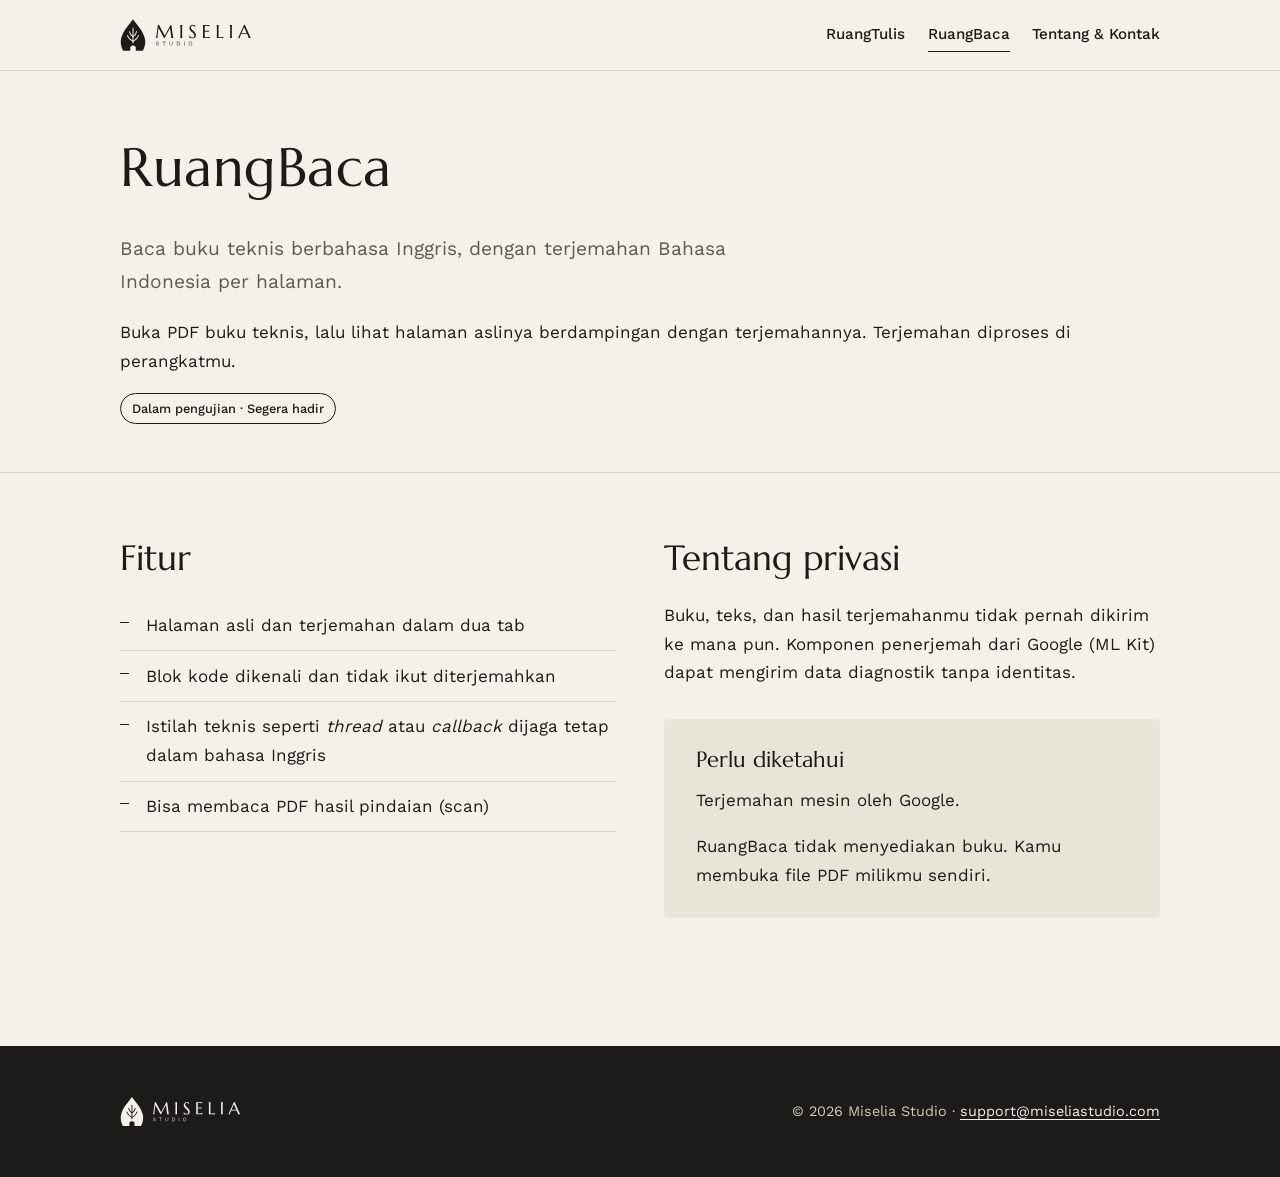
==== ruangbaca/index.html @ 18ff838f "Website Miselia Studio (awal) Co-Authored-By: Claude Opus 5.5 <noreply@anthropic.com> Claude-Session" ====
<!DOCTYPE html>
<html lang="id">
<head>
<meta charset="utf-8">
<meta name="viewport" content="width=device-width, initial-scale=1">
<title>RuangBaca · Miselia Studio</title>
<meta name="description" content="Baca buku teknis berbahasa Inggris dengan terjemahan Bahasa Indonesia per halaman, diproses di perangkatmu.">
<meta property="og:title" content="RuangBaca · Miselia Studio">
<meta property="og:description" content="Baca buku teknis berbahasa Inggris dengan terjemahan Bahasa Indonesia per halaman, diproses di perangkatmu.">
<meta name="theme-color" content="#F4F1EA">
<link rel="icon" type="image/svg+xml" href="../assets/logo/miselia-simbol-kecil-hitam.svg">
<link rel="icon" type="image/png" href="../assets/logo/miselia-simbol-kecil-hitam.png">
<link rel="preload" href="../assets/font/marcellus-latin-400-normal.woff2" as="font" type="font/woff2" crossorigin>
<link rel="stylesheet" href="../assets/gaya.css">
</head>
<body>
<header class="kepala"><div class="wadah">
<a class="logo" href="../" aria-label="Miselia Studio, beranda"><img src="../assets/logo/miselia-logo-horizontal-hitam.svg" alt="Miselia Studio" width="168" height="48"></a>
<nav class="nav" aria-label="Utama"><a href="../ruangtulis/">RuangTulis</a><a href="../ruangbaca/" aria-current=page>RuangBaca</a><a href="../tentang/">Tentang & Kontak</a></nav>
</div></header>
<main>

<section class="produk-kepala"><div class="wadah">
<h1>RuangBaca</h1>
<p class="sub">Baca buku teknis berbahasa Inggris, dengan terjemahan Bahasa Indonesia per halaman.</p>
<p>Buka PDF buku teknis, lalu lihat halaman aslinya berdampingan dengan terjemahannya. Terjemahan diproses di perangkatmu.</p>
<span class="lencana">Dalam pengujian · Segera hadir</span>
</div></section>
<section class="bagian"><div class="wadah dua-kolom">
<div>
<h2>Fitur</h2>
<ul class="daftar">
<li>Halaman asli dan terjemahan dalam dua tab</li>
<li>Blok kode dikenali dan tidak ikut diterjemahkan</li>
<li>Istilah teknis seperti <em>thread</em> atau <em>callback</em> dijaga tetap dalam bahasa Inggris</li>
<li>Bisa membaca PDF hasil pindaian (scan)</li>
</ul>
</div>
<div>
<h2>Tentang privasi</h2>
<p>Buku, teks, dan hasil terjemahanmu tidak pernah dikirim ke mana pun. Komponen penerjemah dari Google (ML Kit) dapat mengirim data diagnostik tanpa identitas.</p>
<div class="info" style="margin-top:2rem">
<h3>Perlu diketahui</h3>
<p>Terjemahan mesin oleh Google.</p>
<p>RuangBaca tidak menyediakan buku. Kamu membuka file PDF milikmu sendiri.</p>
</div>
</div>
</div></section>

</main>
<footer class="kaki"><div class="wadah">
<img src="../assets/logo/miselia-logo-horizontal-putih.svg" alt="Miselia Studio" width="154" height="44">
<p>© 2026 Miselia Studio · <a href="mailto:support@miseliastudio.com">support@miseliastudio.com</a></p>
</div></footer>
</body>
</html>
---- assets/gaya.css ----
@font-face{font-family:"Marcellus";src:url("font/marcellus-latin-400-normal.woff2") format("woff2");font-weight:400;font-display:swap}
@font-face{font-family:"Work Sans";src:url("font/work-sans-latin-400-normal.woff2") format("woff2");font-weight:400;font-display:swap}
@font-face{font-family:"Work Sans";src:url("font/work-sans-latin-500-normal.woff2") format("woff2");font-weight:500;font-display:swap}
@font-face{font-family:"Work Sans";src:url("font/work-sans-latin-600-normal.woff2") format("woff2");font-weight:600;font-display:swap}

:root{
  --arang:#1C1B19; --krem:#F4F1EA; --abu:#5E5A52;
  --krem-tua:#E9E4D8; --garis:#D8D2C4;
  --lebar:68rem;
}
*{box-sizing:border-box}
html{-webkit-text-size-adjust:100%}
body{margin:0;background:var(--krem);color:var(--arang);font:400 1.0625rem/1.7 "Work Sans",system-ui,sans-serif}
img{max-width:100%;height:auto;display:block}
a{color:inherit;text-decoration-thickness:1px;text-underline-offset:.2em}
a:hover{color:var(--abu)}
h1,h2,h3{font-family:"Marcellus",Georgia,serif;font-weight:400;line-height:1.2;margin:0 0 .6em}
h1{font-size:clamp(2.2rem,5vw,3.4rem);letter-spacing:.01em}
h2{font-size:clamp(1.6rem,3.2vw,2.2rem)}
h3{font-size:1.35rem}
p{margin:0 0 1em}
.wadah{max-width:var(--lebar);margin:0 auto;padding:0 1.5rem}
.sempit{max-width:42rem}

/* kepala */
.kepala{border-bottom:1px solid var(--garis)}
.kepala .wadah{display:flex;align-items:center;justify-content:space-between;gap:1rem;padding-top:1rem;padding-bottom:1rem;flex-wrap:wrap}
.kepala .logo img{height:2.4rem;width:auto}
.nav{display:flex;gap:1.4rem;flex-wrap:wrap;font-size:.95rem;font-weight:500}
.nav a{text-decoration:none;padding:.2rem 0;border-bottom:1px solid transparent}
.nav a:hover,.nav a[aria-current=page]{border-color:var(--arang);color:var(--arang)}

/* pahlawan beranda */
.pahlawan{padding:5rem 0 4rem;text-align:center}
.pahlawan .simbol{width:7.5rem;margin:0 auto 2rem}
.pahlawan .slogan{font-family:"Marcellus",Georgia,serif;font-size:clamp(1.5rem,3.4vw,2.1rem);margin:0 auto 1.5rem;max-width:30ch}
.pahlawan .makna{color:var(--abu);max-width:38rem;margin:0 auto}

/* bagian */
.bagian{padding:4rem 0;border-top:1px solid var(--garis)}
.label{font-size:.78rem;letter-spacing:.14em;text-transform:uppercase;color:var(--abu);font-weight:600;margin-bottom:.8rem}
.kartu-grid{display:grid;grid-template-columns:repeat(auto-fit,minmax(18rem,1fr));gap:1.5rem}
.kartu{display:block;text-decoration:none;background:#FBF9F4;border:1px solid var(--garis);border-radius:4px;padding:2rem;transition:border-color .2s,transform .2s}
.kartu:hover{border-color:var(--arang);color:inherit;transform:translateY(-2px)}
.kartu h3{margin-bottom:.4rem}
.kartu p{color:var(--abu);margin-bottom:1.2rem}
.lencana{display:inline-block;font-size:.8rem;font-weight:500;padding:.25rem .7rem;border:1px solid var(--arang);border-radius:999px}
.lencana.gelap{background:var(--arang);color:var(--krem)}
.panah{font-weight:500;font-size:.95rem}

/* halaman produk */
.produk-kepala{padding:4rem 0 3rem}
.produk-kepala .ikon{width:4.5rem;border-radius:22%;margin-bottom:1.5rem}
.produk-kepala .sub{font-size:1.2rem;color:var(--abu);max-width:40rem}
.dua-kolom{display:grid;grid-template-columns:1fr 1fr;gap:3rem}
@media (max-width:760px){.dua-kolom{grid-template-columns:1fr;gap:2rem}}
.daftar{list-style:none;padding:0;margin:0}
.daftar li{padding:.65rem 0 .65rem 1.6rem;border-bottom:1px solid var(--garis);position:relative}
.daftar li::before{content:"";position:absolute;left:0;top:1.35rem;width:.55rem;height:1px;background:var(--arang)}
.info{background:var(--krem-tua);border-radius:4px;padding:1.75rem 2rem}
.info p:last-child{margin-bottom:0}
.harga{font-family:"Marcellus",Georgia,serif;font-size:1.6rem}
.catatan{font-size:.92rem;color:var(--abu)}

/* galeri */
.galeri{display:flex;gap:1rem;overflow-x:auto;scroll-snap-type:x mandatory;padding-bottom:1rem;-webkit-overflow-scrolling:touch}
.galeri img{flex:0 0 auto;width:13.5rem;border-radius:6px;border:1px solid var(--garis);scroll-snap-align:start}
.galeri:focus{outline:2px solid var(--abu);outline-offset:4px}

.tautan-baris{display:flex;flex-wrap:wrap;gap:.75rem;margin-top:1.5rem}
.tombol{display:inline-block;text-decoration:none;font-weight:500;padding:.7rem 1.3rem;border:1px solid var(--arang);border-radius:3px}
.tombol:hover{background:var(--arang);color:var(--krem)}

/* kaki */
.kaki{background:var(--arang);color:var(--krem);padding:3rem 0;margin-top:4rem}
.kaki .wadah{display:flex;justify-content:space-between;align-items:center;gap:1.5rem;flex-wrap:wrap}
.kaki img{height:2.2rem;width:auto}
.kaki p{margin:0;font-size:.9rem;color:#CFC9BC}
.kaki a{color:var(--krem)}
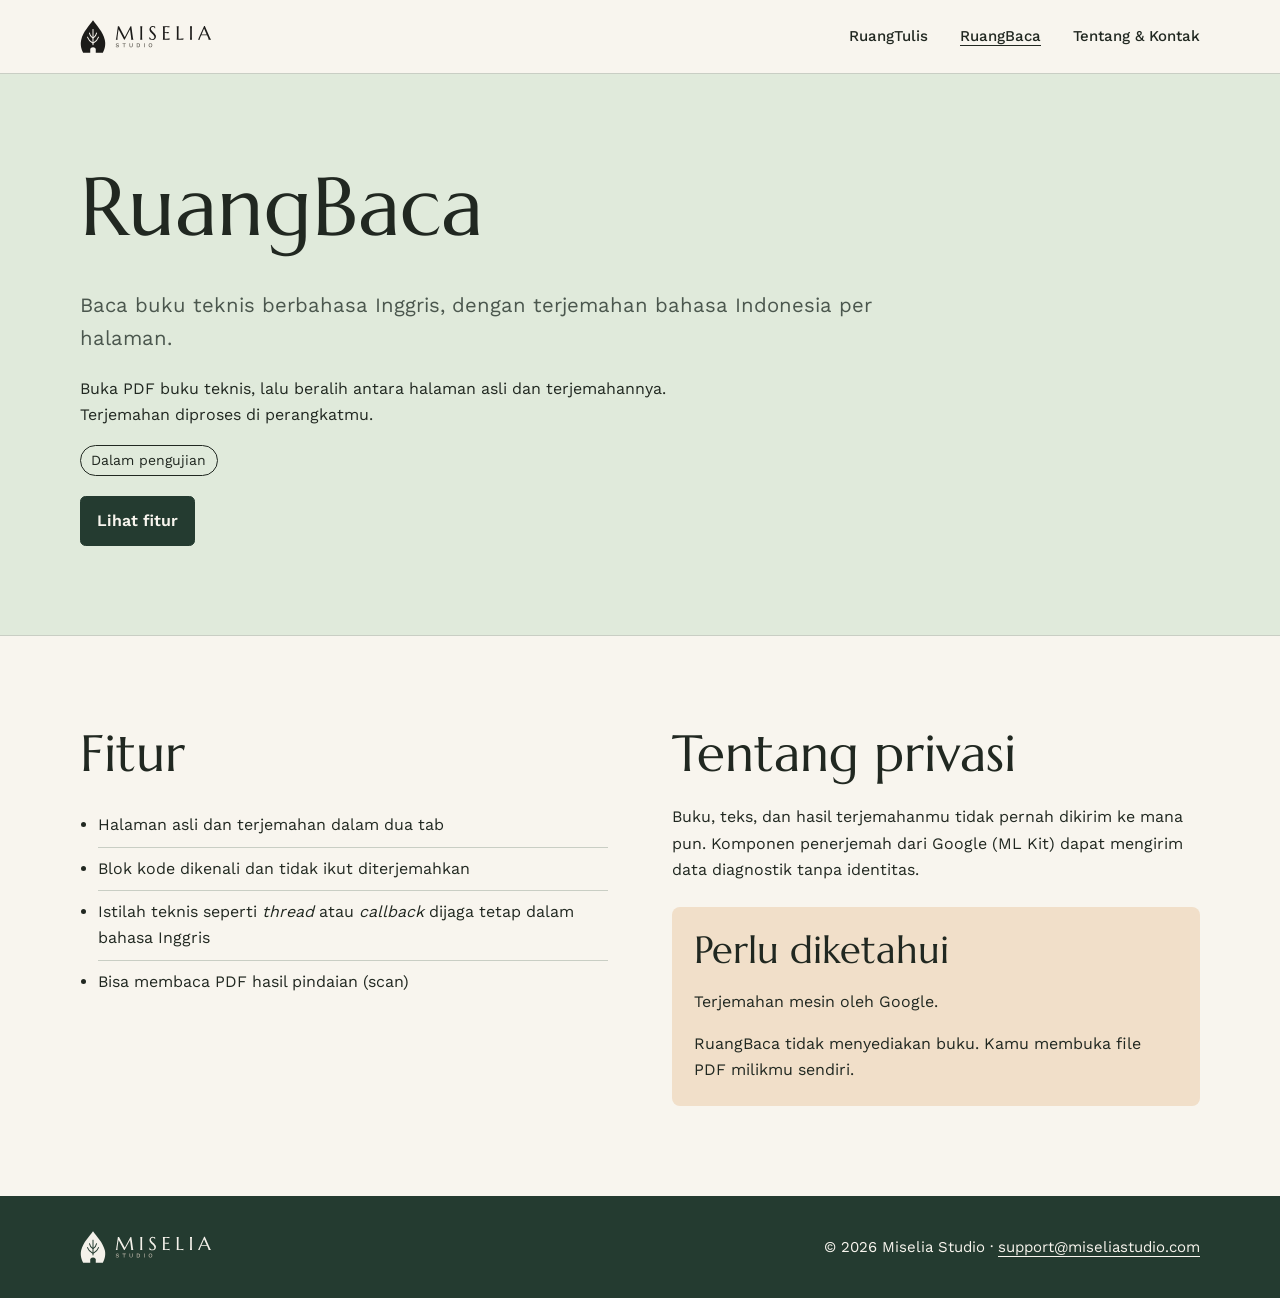
==== commit 1f6834ba: "Redesign Miselia Studio website" ====
--- a/ruangbaca/index.html
+++ b/ruangbaca/index.html
@@ -4,29 +4,33 @@
 <meta charset="utf-8">
 <meta name="viewport" content="width=device-width, initial-scale=1">
 <title>RuangBaca · Miselia Studio</title>
-<meta name="description" content="Baca buku teknis berbahasa Inggris dengan terjemahan Bahasa Indonesia per halaman, diproses di perangkatmu.">
+<meta name="description" content="Baca buku teknis berbahasa Inggris dengan terjemahan bahasa Indonesia per halaman, diproses di perangkatmu.">
 <meta property="og:title" content="RuangBaca · Miselia Studio">
-<meta property="og:description" content="Baca buku teknis berbahasa Inggris dengan terjemahan Bahasa Indonesia per halaman, diproses di perangkatmu.">
-<meta name="theme-color" content="#F4F1EA">
+<meta property="og:description" content="Baca buku teknis berbahasa Inggris dengan terjemahan bahasa Indonesia per halaman, diproses di perangkatmu.">
+<link rel="canonical" href="https://miseliastudio.com/ruangbaca/">
+<meta property="og:url" content="https://miseliastudio.com/ruangbaca/">
+<meta name="theme-color" content="#f8f5ee">
 <link rel="icon" type="image/svg+xml" href="../assets/logo/miselia-simbol-kecil-hitam.svg">
 <link rel="icon" type="image/png" href="../assets/logo/miselia-simbol-kecil-hitam.png">
 <link rel="preload" href="../assets/font/marcellus-latin-400-normal.woff2" as="font" type="font/woff2" crossorigin>
 <link rel="stylesheet" href="../assets/gaya.css">
 </head>
 <body>
+<a class="lewati" href="#konten">Langsung ke konten</a>
 <header class="kepala"><div class="wadah">
 <a class="logo" href="../" aria-label="Miselia Studio, beranda"><img src="../assets/logo/miselia-logo-horizontal-hitam.svg" alt="Miselia Studio" width="168" height="48"></a>
-<nav class="nav" aria-label="Utama"><a href="../ruangtulis/">RuangTulis</a><a href="../ruangbaca/" aria-current=page>RuangBaca</a><a href="../tentang/">Tentang & Kontak</a></nav>
+<nav class="nav" aria-label="Utama"><a href="../ruangtulis/">RuangTulis</a><a href="../ruangbaca/" aria-current="page">RuangBaca</a><a href="../tentang/">Tentang &amp; Kontak</a></nav>
 </div></header>
-<main>
+<main id="konten" tabindex="-1">
 
 <section class="produk-kepala"><div class="wadah">
 <h1>RuangBaca</h1>
-<p class="sub">Baca buku teknis berbahasa Inggris, dengan terjemahan Bahasa Indonesia per halaman.</p>
-<p>Buka PDF buku teknis, lalu lihat halaman aslinya berdampingan dengan terjemahannya. Terjemahan diproses di perangkatmu.</p>
-<span class="lencana">Dalam pengujian · Segera hadir</span>
+<p class="sub">Baca buku teknis berbahasa Inggris, dengan terjemahan bahasa Indonesia per halaman.</p>
+<p>Buka PDF buku teknis, lalu beralih antara halaman asli dan terjemahannya. Terjemahan diproses di perangkatmu.</p>
+<span class="lencana">Dalam pengujian</span>
+<div class="tautan-baris"><a class="tombol utama" href="#fitur">Lihat fitur</a></div>
 </div></section>
-<section class="bagian"><div class="wadah dua-kolom">
+<section class="bagian" id="fitur"><div class="wadah dua-kolom">
 <div>
 <h2>Fitur</h2>
 <ul class="daftar">
@@ -39,7 +43,7 @@
 <div>
 <h2>Tentang privasi</h2>
 <p>Buku, teks, dan hasil terjemahanmu tidak pernah dikirim ke mana pun. Komponen penerjemah dari Google (ML Kit) dapat mengirim data diagnostik tanpa identitas.</p>
-<div class="info" style="margin-top:2rem">
+<div class="info">
 <h3>Perlu diketahui</h3>
 <p>Terjemahan mesin oleh Google.</p>
 <p>RuangBaca tidak menyediakan buku. Kamu membuka file PDF milikmu sendiri.</p>
--- a/assets/gaya.css
+++ b/assets/gaya.css
@@ -3,77 +3,138 @@
 @font-face{font-family:"Work Sans";src:url("font/work-sans-latin-500-normal.woff2") format("woff2");font-weight:500;font-display:swap}
 @font-face{font-family:"Work Sans";src:url("font/work-sans-latin-600-normal.woff2") format("woff2");font-weight:600;font-display:swap}
 
-:root{
-  --arang:#1C1B19; --krem:#F4F1EA; --abu:#5E5A52;
-  --krem-tua:#E9E4D8; --garis:#D8D2C4;
-  --lebar:68rem;
+:root {
+  --tinta: #212821;
+  --kertas: #f8f5ee;
+  --redup: #4b574e;
+  --garis: #c9cec4;
+  --hijau: #243b30;
+  --daun: #e0eadb;
+  --pasir: #f1dfc9;
+  --lebar: 76rem;
 }
-*{box-sizing:border-box}
-html{-webkit-text-size-adjust:100%}
-body{margin:0;background:var(--krem);color:var(--arang);font:400 1.0625rem/1.7 "Work Sans",system-ui,sans-serif}
-img{max-width:100%;height:auto;display:block}
-a{color:inherit;text-decoration-thickness:1px;text-underline-offset:.2em}
-a:hover{color:var(--abu)}
-h1,h2,h3{font-family:"Marcellus",Georgia,serif;font-weight:400;line-height:1.2;margin:0 0 .6em}
-h1{font-size:clamp(2.2rem,5vw,3.4rem);letter-spacing:.01em}
-h2{font-size:clamp(1.6rem,3.2vw,2.2rem)}
-h3{font-size:1.35rem}
-p{margin:0 0 1em}
-.wadah{max-width:var(--lebar);margin:0 auto;padding:0 1.5rem}
-.sempit{max-width:42rem}
 
-/* kepala */
-.kepala{border-bottom:1px solid var(--garis)}
-.kepala .wadah{display:flex;align-items:center;justify-content:space-between;gap:1rem;padding-top:1rem;padding-bottom:1rem;flex-wrap:wrap}
-.kepala .logo img{height:2.4rem;width:auto}
-.nav{display:flex;gap:1.4rem;flex-wrap:wrap;font-size:.95rem;font-weight:500}
-.nav a{text-decoration:none;padding:.2rem 0;border-bottom:1px solid transparent}
-.nav a:hover,.nav a[aria-current=page]{border-color:var(--arang);color:var(--arang)}
+* { box-sizing: border-box; }
+body {
+  margin: 0;
+  background: var(--kertas);
+  color: var(--tinta);
+  font: 400 1rem/1.65 "Work Sans", system-ui, sans-serif;
+}
+img { display: block; max-width: 100%; height: auto; }
+a { color: inherit; text-underline-offset: .25em; }
+:focus-visible { outline: 3px solid #986119; outline-offset: 4px; }
+h1, h2, h3 {
+  margin: 0 0 .45em;
+  font: 400 1em/1.08 "Marcellus", Georgia, serif;
+}
+h1 { font-size: clamp(2.75rem, 6.4vw, 6rem); }
+h2 { font-size: clamp(2.15rem, 4vw, 3.5rem); }
+h3 { font-size: clamp(1.8rem, 3vw, 2.55rem); }
+p { margin: 0 0 1em; }
+.wadah { max-width: var(--lebar); margin-inline: auto; padding-inline: clamp(1rem, 4vw, 3rem); }
+.sempit { max-width: 52rem; }
+.lewati {
+  position: absolute;
+  z-index: 1;
+  top: 1rem;
+  left: 1rem;
+  transform: translateY(-200%);
+  background: var(--hijau);
+  color: white;
+  padding: .65rem 1rem;
+}
+.lewati:focus { transform: none; }
 
-/* pahlawan beranda */
-.pahlawan{padding:5rem 0 4rem;text-align:center}
-.pahlawan .simbol{width:7.5rem;margin:0 auto 2rem}
-.pahlawan .slogan{font-family:"Marcellus",Georgia,serif;font-size:clamp(1.5rem,3.4vw,2.1rem);margin:0 auto 1.5rem;max-width:30ch}
-.pahlawan .makna{color:var(--abu);max-width:38rem;margin:0 auto}
+.kepala { border-bottom: 1px solid var(--garis); }
+.kepala .wadah, .kaki .wadah, .nav {
+  display: flex;
+  align-items: center;
+  flex-wrap: wrap;
+}
+.kepala .wadah, .kaki .wadah { justify-content: space-between; gap: .5rem 2rem; }
+.kepala .wadah { padding-block: .85rem; }
+.kepala .logo img, .kaki img { width: auto; height: 2.4rem; }
+.nav { gap: 0 clamp(.85rem, 3vw, 2rem); font-size: .9375rem; font-weight: 500; }
+.nav a { padding-block: .65rem; text-decoration: none; }
+.nav a:hover, .nav a[aria-current="page"] { text-decoration: underline; }
 
-/* bagian */
-.bagian{padding:4rem 0;border-top:1px solid var(--garis)}
-.label{font-size:.78rem;letter-spacing:.14em;text-transform:uppercase;color:var(--abu);font-weight:600;margin-bottom:.8rem}
-.kartu-grid{display:grid;grid-template-columns:repeat(auto-fit,minmax(18rem,1fr));gap:1.5rem}
-.kartu{display:block;text-decoration:none;background:#FBF9F4;border:1px solid var(--garis);border-radius:4px;padding:2rem;transition:border-color .2s,transform .2s}
-.kartu:hover{border-color:var(--arang);color:inherit;transform:translateY(-2px)}
-.kartu h3{margin-bottom:.4rem}
-.kartu p{color:var(--abu);margin-bottom:1.2rem}
-.lencana{display:inline-block;font-size:.8rem;font-weight:500;padding:.25rem .7rem;border:1px solid var(--arang);border-radius:999px}
-.lencana.gelap{background:var(--arang);color:var(--krem)}
-.panah{font-weight:500;font-size:.95rem}
+.pahlawan, .produk-kepala, .bagian { padding-block: clamp(2.5rem, 7vw, 6rem); }
+.bagian { border-top: 1px solid var(--garis); }
+.pembuka, .dua-kolom, .kartu-grid {
+  display: grid;
+  grid-template-columns: repeat(2, minmax(0, 1fr));
+  gap: clamp(1.25rem, 5vw, 5rem);
+}
+.pembuka { align-items: center; grid-template-columns: 1.25fr .75fr; }
+.beranda h1 { letter-spacing: -.045em; }
+.sub, .makna { max-width: 42ch; color: var(--redup); font-size: clamp(1.08rem, 2vw, 1.27rem); }
+.produk-kepala p { max-width: 66ch; }
+.produk-kepala:nth-child(1) { background: var(--daun); }
+.bidang-merek {
+  display: grid;
+  place-items: center;
+  min-height: clamp(15rem, 31vw, 26rem);
+  border-radius: 48% 48% .75rem .75rem;
+  background: var(--daun);
+}
+.bidang-merek img { width: clamp(5rem, 13vw, 10rem); }
+.label { font-size: .875rem; font-weight: 600; letter-spacing: .09em; text-transform: uppercase; color: var(--redup); }
+.beranda .tombol { margin-top: .5rem; }
+.kartu-grid { gap: 1rem; }
+.kartu {
+  position: relative;
+  min-width: 0;
+  border-radius: .75rem;
+  padding: clamp(1.25rem, 3vw, 2.5rem);
+}
+.kartu h3 { margin-top: .65rem; }
+.kartu-tulis { background: var(--hijau); color: var(--kertas); display: grid; grid-template-columns: 1fr minmax(5rem, 32%); gap: 1rem; align-items: center; }
+.kartu-tulis img { width: 100%; border-radius: .35rem; }
+.kartu-baca { background: var(--pasir); }
+.ilustrasi-baca { display: flex; gap: .28rem; margin-bottom: 1rem; }
+.ilustrasi-baca span {
+  min-width: 5rem;
+  padding: .45rem .6rem 1.05rem;
+  font: 1rem "Marcellus", Georgia, serif;
+  background: repeating-linear-gradient(transparent 0 4px, #839186 4px 5px) center bottom .45rem / 75% .5rem no-repeat, var(--kertas);
+  border-radius: .15rem;
+}
+.lencana { display: inline-block; padding: .2rem .65rem; border: 1px solid currentColor; border-radius: 100vw; font-size: .875rem; }
+.tautan-teks { font-weight: 600; }
+a:hover { text-decoration-thickness: 2px; }
+.ringkasan { background: var(--daun); }
 
-/* halaman produk */
-.produk-kepala{padding:4rem 0 3rem}
-.produk-kepala .ikon{width:4.5rem;border-radius:22%;margin-bottom:1.5rem}
-.produk-kepala .sub{font-size:1.2rem;color:var(--abu);max-width:40rem}
-.dua-kolom{display:grid;grid-template-columns:1fr 1fr;gap:3rem}
-@media (max-width:760px){.dua-kolom{grid-template-columns:1fr;gap:2rem}}
-.daftar{list-style:none;padding:0;margin:0}
-.daftar li{padding:.65rem 0 .65rem 1.6rem;border-bottom:1px solid var(--garis);position:relative}
-.daftar li::before{content:"";position:absolute;left:0;top:1.35rem;width:.55rem;height:1px;background:var(--arang)}
-.info{background:var(--krem-tua);border-radius:4px;padding:1.75rem 2rem}
-.info p:last-child{margin-bottom:0}
-.harga{font-family:"Marcellus",Georgia,serif;font-size:1.6rem}
-.catatan{font-size:.92rem;color:var(--abu)}
+.ikon { width: 4.5rem; border-radius: 22%; margin-bottom: 1rem; }
+.daftar { padding-left: 1.15rem; margin: 0; }
+.daftar li { padding: .5rem 0; }
+.daftar li + li { border-top: 1px solid var(--garis); }
+.info { padding: 1.4rem; margin-top: 1.5rem; background: var(--pasir); border-radius: .5rem; }
+.info p:last-child { margin-bottom: 0; }
+.harga { font: 1.8rem "Marcellus", Georgia, serif; }
+.galeri { display: grid; grid-template-columns: repeat(auto-fit, minmax(min(100%, 10rem), 1fr)); gap: 1rem; align-items: start; }
+.galeri img { width: 100%; border: 1px solid var(--garis); border-radius: .5rem; }
 
-/* galeri */
-.galeri{display:flex;gap:1rem;overflow-x:auto;scroll-snap-type:x mandatory;padding-bottom:1rem;-webkit-overflow-scrolling:touch}
-.galeri img{flex:0 0 auto;width:13.5rem;border-radius:6px;border:1px solid var(--garis);scroll-snap-align:start}
-.galeri:focus{outline:2px solid var(--abu);outline-offset:4px}
+.tautan-baris { display: flex; flex-wrap: wrap; gap: .75rem; margin-top: 1.25rem; }
+.tombol {
+  display: inline-block;
+  max-width: 100%;
+  overflow-wrap: anywhere;
+  padding: .66rem 1rem;
+  border: 1px solid var(--hijau);
+  border-radius: .35rem;
+  color: var(--hijau);
+  text-decoration: none;
+  font-weight: 600;
+}
+.tombol.utama { background: var(--hijau); color: var(--kertas); }
+.tombol:hover { text-decoration: underline; }
+.kaki { background: var(--hijau); color: var(--kertas); padding-block: 2rem; }
+.kaki p { margin: 0; font-size: .9375rem; }
 
-.tautan-baris{display:flex;flex-wrap:wrap;gap:.75rem;margin-top:1.5rem}
-.tombol{display:inline-block;text-decoration:none;font-weight:500;padding:.7rem 1.3rem;border:1px solid var(--arang);border-radius:3px}
-.tombol:hover{background:var(--arang);color:var(--krem)}
-
-/* kaki */
-.kaki{background:var(--arang);color:var(--krem);padding:3rem 0;margin-top:4rem}
-.kaki .wadah{display:flex;justify-content:space-between;align-items:center;gap:1.5rem;flex-wrap:wrap}
-.kaki img{height:2.2rem;width:auto}
-.kaki p{margin:0;font-size:.9rem;color:#CFC9BC}
-.kaki a{color:var(--krem)}
+@media (max-width: 48rem) {
+  .pembuka, .dua-kolom, .kartu-grid { grid-template-columns: 1fr; }
+  .jeda { display: none; }
+  .bidang-merek { min-height: 12rem; }
+  .galeri { grid-template-columns: repeat(2, minmax(0, 1fr)); }
+}
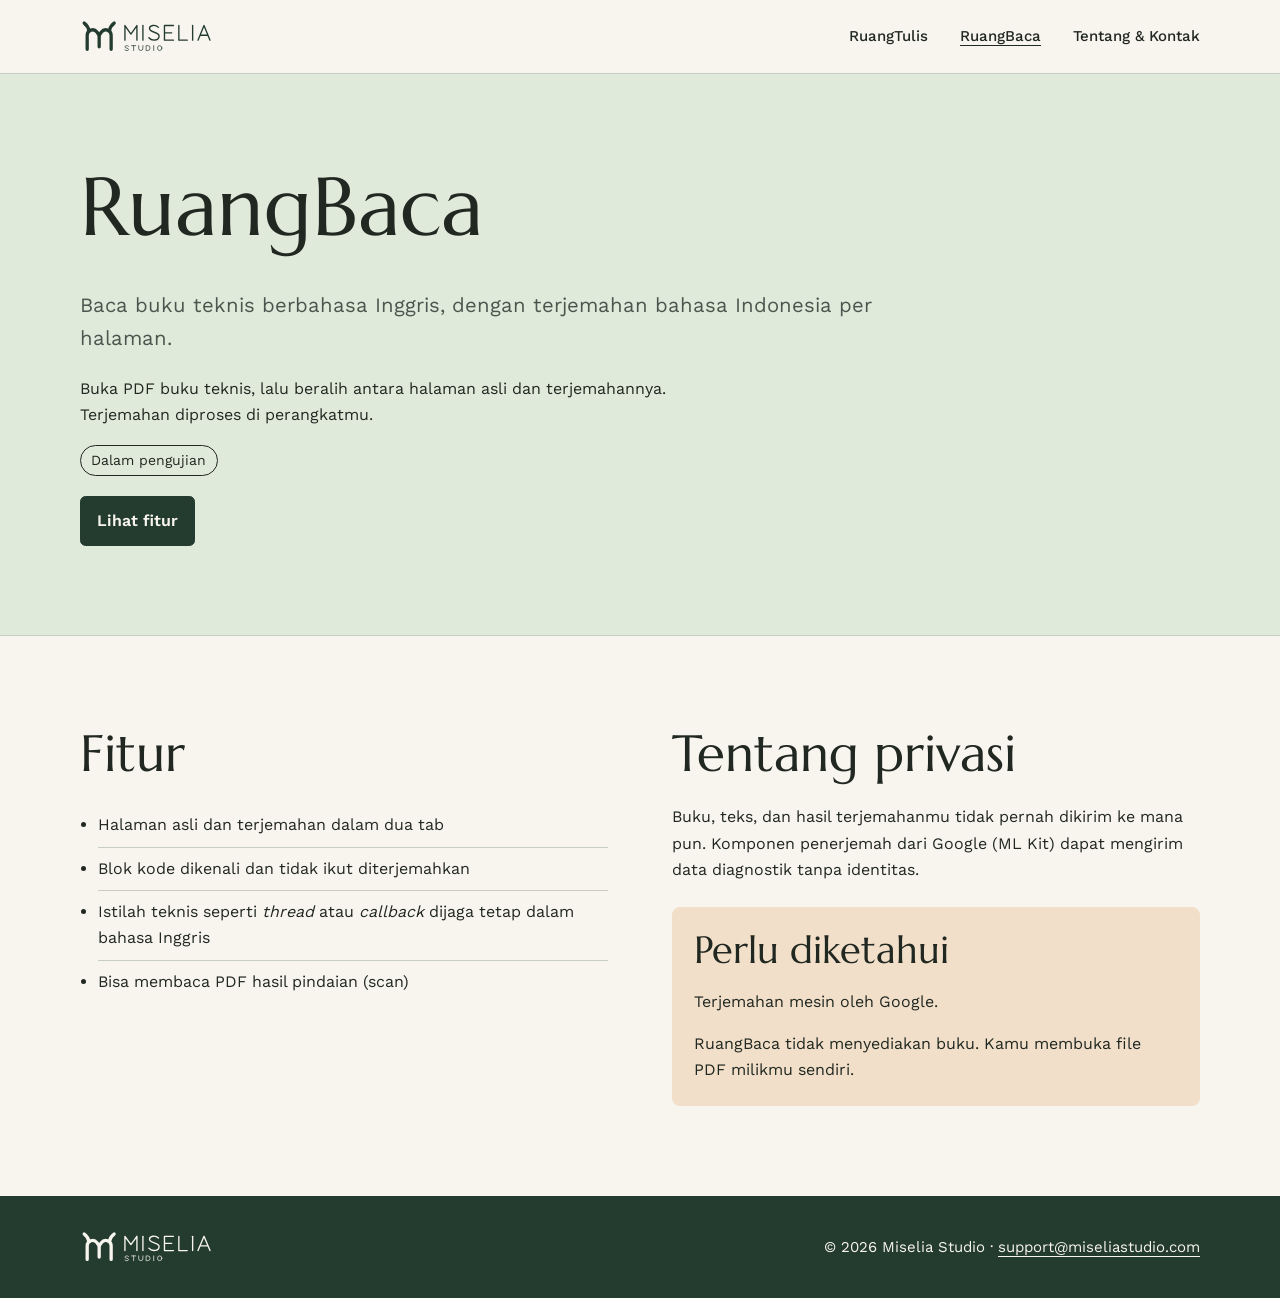
==== commit b3640515: "Redesign Miselia Studio logo" ====
--- a/ruangbaca/index.html
+++ b/ruangbaca/index.html
@@ -18,7 +18,7 @@
 <body>
 <a class="lewati" href="#konten">Langsung ke konten</a>
 <header class="kepala"><div class="wadah">
-<a class="logo" href="../" aria-label="Miselia Studio, beranda"><img src="../assets/logo/miselia-logo-horizontal-hitam.svg" alt="Miselia Studio" width="168" height="48"></a>
+<a class="logo" href="../" aria-label="Miselia Studio, beranda"><img src="../assets/logo/miselia-logo-horizontal-hitam.svg" alt="Miselia Studio" width="222" height="64"></a>
 <nav class="nav" aria-label="Utama"><a href="../ruangtulis/">RuangTulis</a><a href="../ruangbaca/" aria-current="page">RuangBaca</a><a href="../tentang/">Tentang &amp; Kontak</a></nav>
 </div></header>
 <main id="konten" tabindex="-1">
@@ -53,7 +53,7 @@
 
 </main>
 <footer class="kaki"><div class="wadah">
-<img src="../assets/logo/miselia-logo-horizontal-putih.svg" alt="Miselia Studio" width="154" height="44">
+<img src="../assets/logo/miselia-logo-horizontal-putih.svg" alt="Miselia Studio" width="222" height="64">
 <p>© 2026 Miselia Studio · <a href="mailto:support@miseliastudio.com">support@miseliastudio.com</a></p>
 </div></footer>
 </body>
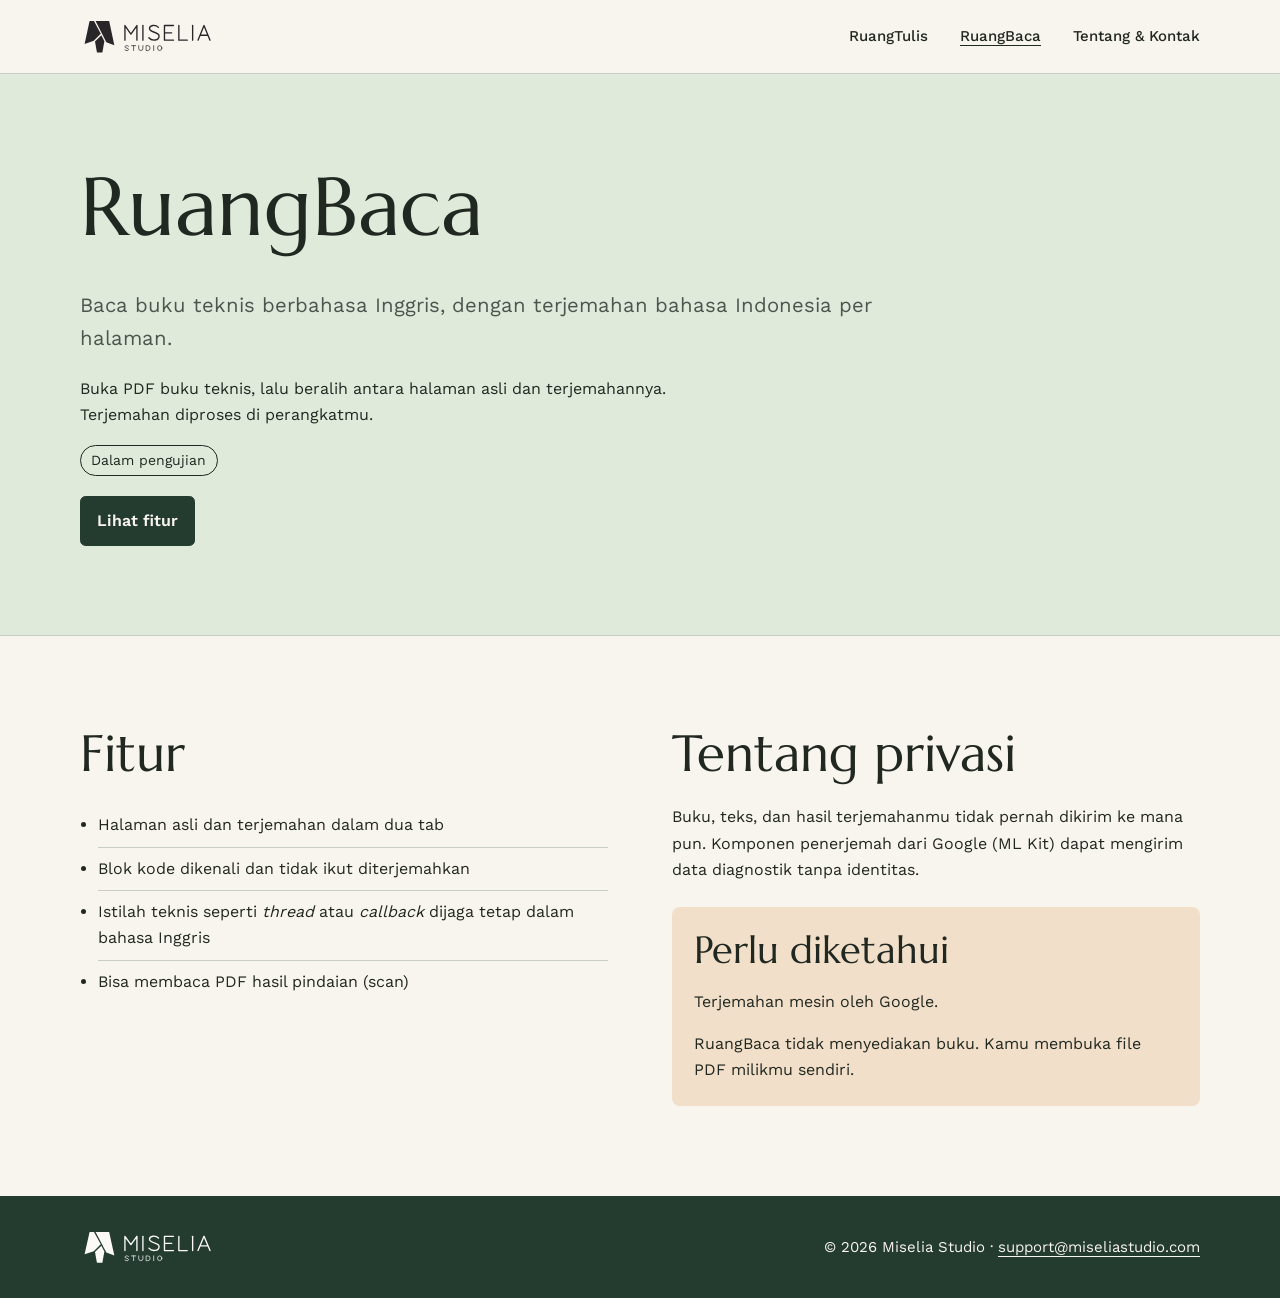
==== commit 0ef6a8d8: "Apply Tunas logo to Miselia Studio website" ====
--- a/ruangbaca/index.html
+++ b/ruangbaca/index.html
@@ -10,8 +10,8 @@
 <link rel="canonical" href="https://miseliastudio.com/ruangbaca/">
 <meta property="og:url" content="https://miseliastudio.com/ruangbaca/">
 <meta name="theme-color" content="#f8f5ee">
-<link rel="icon" type="image/svg+xml" href="../assets/logo/miselia-simbol-kecil-hitam.svg">
-<link rel="icon" type="image/png" href="../assets/logo/miselia-simbol-kecil-hitam.png">
+<link rel="icon" type="image/svg+xml" href="../assets/logo/miselia-simbol-kecil-hitam.svg?v=tunas">
+<link rel="icon" type="image/png" href="../assets/logo/miselia-simbol-kecil-hitam.png?v=tunas">
 <link rel="preload" href="../assets/font/marcellus-latin-400-normal.woff2" as="font" type="font/woff2" crossorigin>
 <link rel="stylesheet" href="../assets/gaya.css">
 </head>
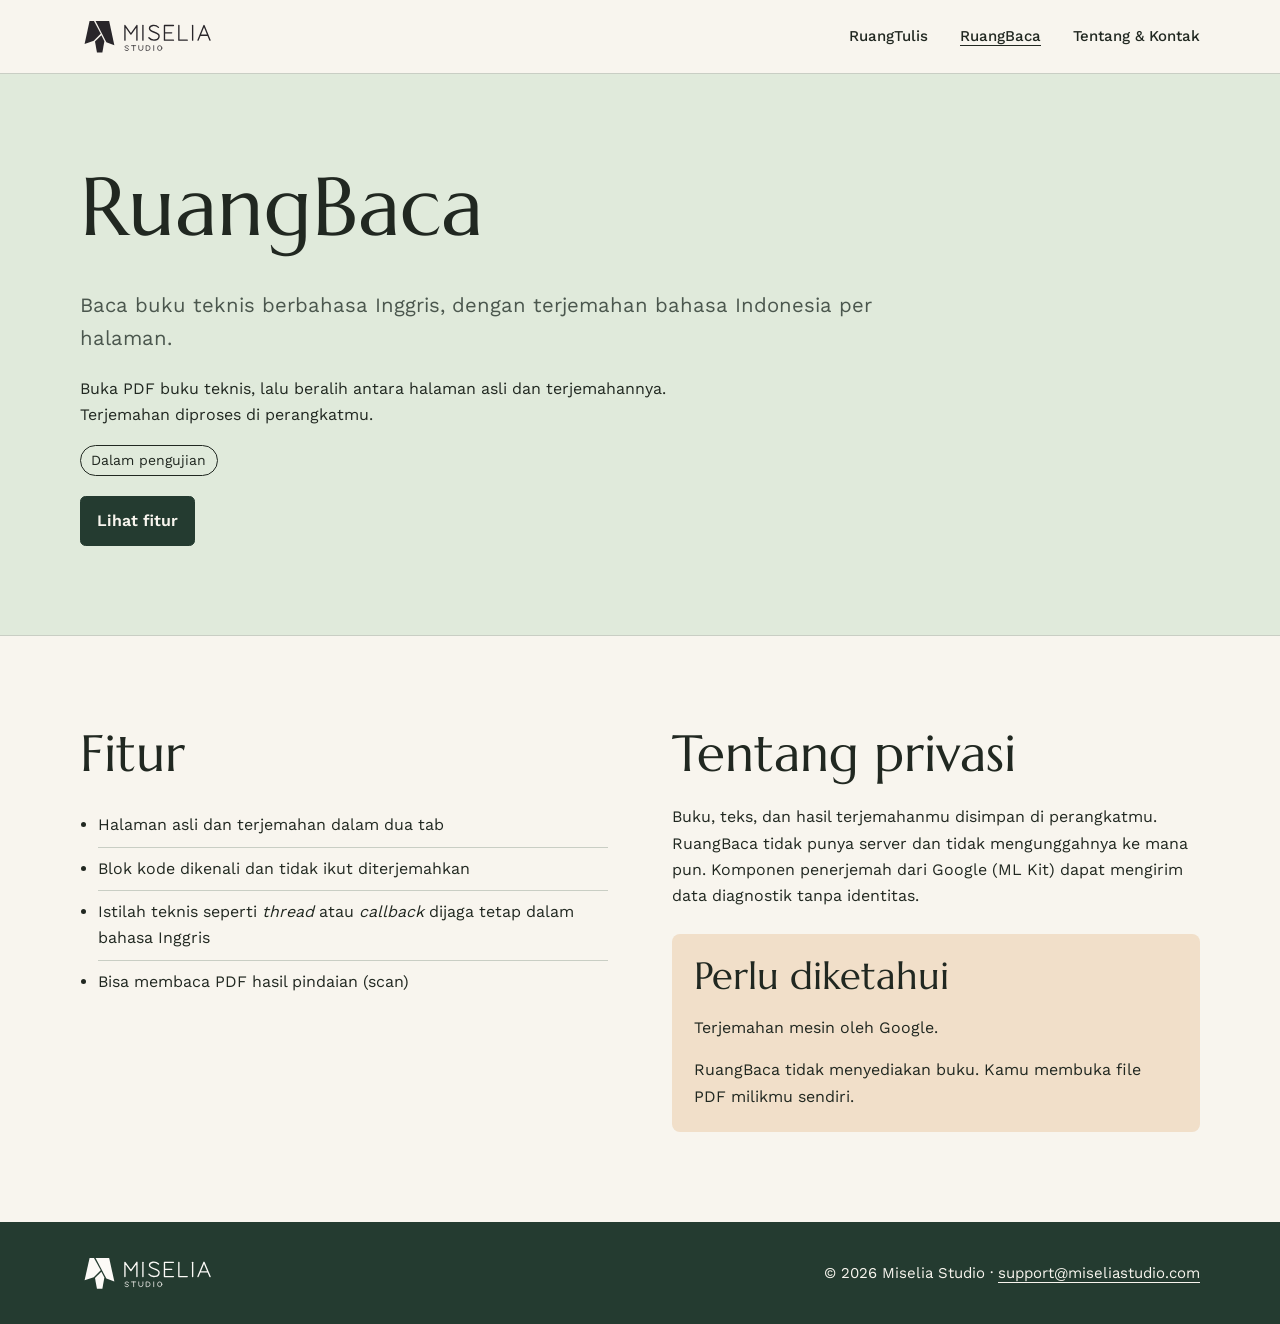
==== commit fb39b978: "RuangBaca: kalimat privasi tanpa janji tidak pernah dikirim Co-Authored-By: Claude Opus 5.5 <noreply" ====
--- a/ruangbaca/index.html
+++ b/ruangbaca/index.html
@@ -10,15 +10,15 @@
 <link rel="canonical" href="https://miseliastudio.com/ruangbaca/">
 <meta property="og:url" content="https://miseliastudio.com/ruangbaca/">
 <meta name="theme-color" content="#f8f5ee">
-<link rel="icon" type="image/svg+xml" href="../assets/logo/miselia-simbol-kecil-hitam.svg?v=tunas">
-<link rel="icon" type="image/png" href="../assets/logo/miselia-simbol-kecil-hitam.png?v=tunas">
+<link rel="icon" type="image/svg+xml" href="../assets/logo/miselia-tunas-180-favicon.svg">
+<link rel="icon" type="image/png" href="../assets/logo/miselia-tunas-180-favicon.png">
 <link rel="preload" href="../assets/font/marcellus-latin-400-normal.woff2" as="font" type="font/woff2" crossorigin>
 <link rel="stylesheet" href="../assets/gaya.css">
 </head>
 <body>
 <a class="lewati" href="#konten">Langsung ke konten</a>
 <header class="kepala"><div class="wadah">
-<a class="logo" href="../" aria-label="Miselia Studio, beranda"><img src="../assets/logo/miselia-logo-horizontal-hitam.svg" alt="Miselia Studio" width="222" height="64"></a>
+<a class="logo" href="../" aria-label="Miselia Studio, beranda"><img src="../assets/logo/miselia-tunas-180-horizontal-arang.svg" alt="Miselia Studio" width="222" height="64"></a>
 <nav class="nav" aria-label="Utama"><a href="../ruangtulis/">RuangTulis</a><a href="../ruangbaca/" aria-current="page">RuangBaca</a><a href="../tentang/">Tentang &amp; Kontak</a></nav>
 </div></header>
 <main id="konten" tabindex="-1">
@@ -42,7 +42,7 @@
 </div>
 <div>
 <h2>Tentang privasi</h2>
-<p>Buku, teks, dan hasil terjemahanmu tidak pernah dikirim ke mana pun. Komponen penerjemah dari Google (ML Kit) dapat mengirim data diagnostik tanpa identitas.</p>
+<p>Buku, teks, dan hasil terjemahanmu disimpan di perangkatmu. RuangBaca tidak punya server dan tidak mengunggahnya ke mana pun. Komponen penerjemah dari Google (ML Kit) dapat mengirim data diagnostik tanpa identitas.</p>
 <div class="info">
 <h3>Perlu diketahui</h3>
 <p>Terjemahan mesin oleh Google.</p>
@@ -53,7 +53,7 @@
 
 </main>
 <footer class="kaki"><div class="wadah">
-<img src="../assets/logo/miselia-logo-horizontal-putih.svg" alt="Miselia Studio" width="222" height="64">
+<img src="../assets/logo/miselia-tunas-180-horizontal-gading.svg" alt="Miselia Studio" width="222" height="64">
 <p>© 2026 Miselia Studio · <a href="mailto:support@miseliastudio.com">support@miseliastudio.com</a></p>
 </div></footer>
 </body>
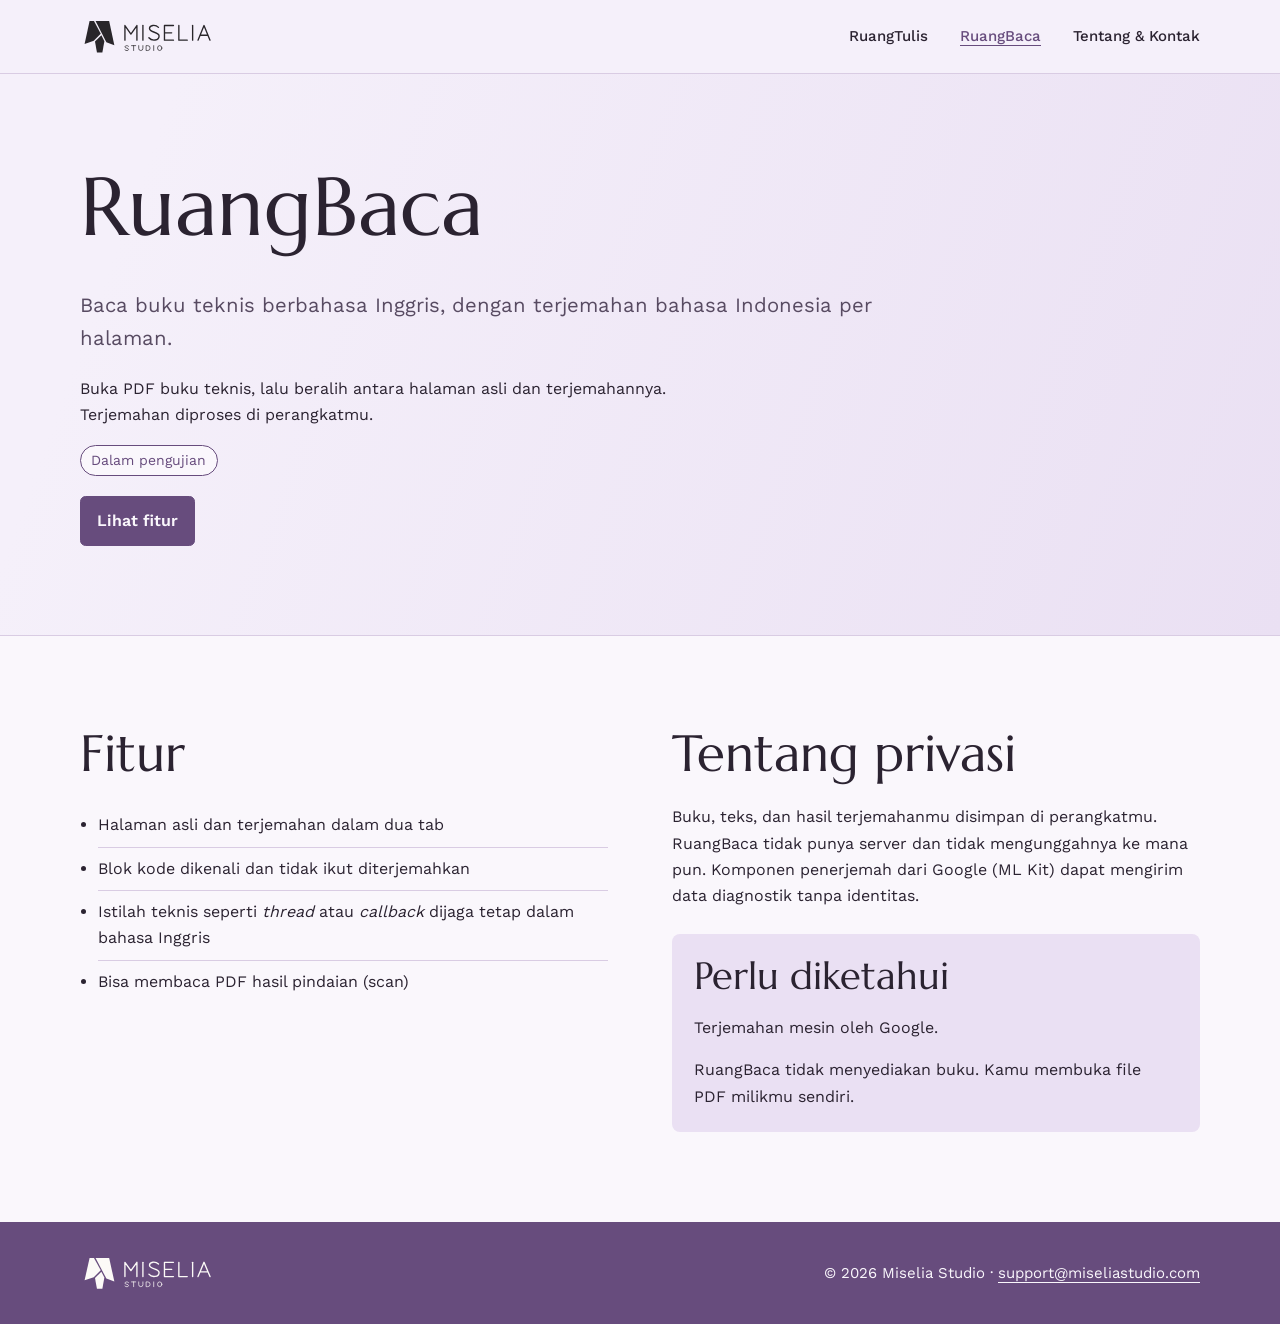
==== commit e08c7b14: "Apply product purple themes and link RuangTulis Web beta" ====
--- a/ruangbaca/index.html
+++ b/ruangbaca/index.html
@@ -9,13 +9,13 @@
 <meta property="og:description" content="Baca buku teknis berbahasa Inggris dengan terjemahan bahasa Indonesia per halaman, diproses di perangkatmu.">
 <link rel="canonical" href="https://miseliastudio.com/ruangbaca/">
 <meta property="og:url" content="https://miseliastudio.com/ruangbaca/">
-<meta name="theme-color" content="#f8f5ee">
+<meta name="theme-color" content="#f5f0fa">
 <link rel="icon" type="image/svg+xml" href="../assets/logo/miselia-tunas-180-favicon.svg">
 <link rel="icon" type="image/png" href="../assets/logo/miselia-tunas-180-favicon.png">
 <link rel="preload" href="../assets/font/marcellus-latin-400-normal.woff2" as="font" type="font/woff2" crossorigin>
 <link rel="stylesheet" href="../assets/gaya.css">
 </head>
-<body>
+<body class="laman-produk tema-ruangbaca">
 <a class="lewati" href="#konten">Langsung ke konten</a>
 <header class="kepala"><div class="wadah">
 <a class="logo" href="../" aria-label="Miselia Studio, beranda"><img src="../assets/logo/miselia-tunas-180-horizontal-arang.svg" alt="Miselia Studio" width="222" height="64"></a>
--- a/assets/gaya.css
+++ b/assets/gaya.css
@@ -8,8 +8,7 @@
   --kertas: #f8f5ee;
   --redup: #4b574e;
   --garis: #c9cec4;
-  --hijau: #243b30;
-  --daun: #e0eadb;
+  --aksen: #243b30;
   --pasir: #f1dfc9;
   --lebar: 76rem;
 }
@@ -40,7 +39,7 @@
   top: 1rem;
   left: 1rem;
   transform: translateY(-200%);
-  background: var(--hijau);
+  background: var(--aksen);
   color: white;
   padding: .65rem 1rem;
 }
@@ -61,49 +60,92 @@
 
 .pahlawan, .produk-kepala, .bagian { padding-block: clamp(2.5rem, 7vw, 6rem); }
 .bagian { border-top: 1px solid var(--garis); }
-.pembuka, .dua-kolom, .kartu-grid {
+.pembuka, .dua-kolom {
   display: grid;
   grid-template-columns: repeat(2, minmax(0, 1fr));
   gap: clamp(1.25rem, 5vw, 5rem);
 }
-.pembuka { align-items: center; grid-template-columns: 1.25fr .75fr; }
-.beranda h1 { letter-spacing: -.045em; }
+.pembuka { align-items: center; grid-template-columns: 1fr .9fr; }
+.laman-studio {
+  --kertas: #fcfaf3;
+  --tinta: #29262a;
+  --aksen: #3d4c36;
+  --redup: #50594a;
+  --garis: #d9d8ca;
+}
+.laman-studio .pahlawan { padding-block: clamp(2rem, 6vw, 5rem); }
+.beranda h1 {
+  max-width: 9ch;
+  font-size: clamp(3.1rem, 8vw, 7.25rem);
+  letter-spacing: -.055em;
+  line-height: .97;
+  margin-bottom: .28em;
+}
 .sub, .makna { max-width: 42ch; color: var(--redup); font-size: clamp(1.08rem, 2vw, 1.27rem); }
 .produk-kepala p { max-width: 66ch; }
-.produk-kepala:nth-child(1) { background: var(--daun); }
+.laman-produk {
+  --kertas: #faf7fc;
+  --tinta: #2b2331;
+  --redup: #584b62;
+  --garis: #d9cce3;
+  --permukaan-produk: #f5f0fa;
+  --sorotan-produk: #eae0f3;
+}
+.tema-ruangtulis { --aksen: #7a5c97; }
+.tema-ruangbaca { --aksen: #674c7d; }
+.laman-produk .kepala { background: var(--permukaan-produk); }
+.laman-produk .produk-kepala {
+  background: linear-gradient(110deg, var(--permukaan-produk) 12%, var(--sorotan-produk));
+}
+.laman-produk .lencana { background: var(--kertas); color: var(--aksen); }
+.laman-produk .info { background: var(--sorotan-produk); }
+.laman-produk .nav a[aria-current="page"] { color: var(--aksen); }
+.laman-produk :focus-visible { outline-color: var(--aksen); }
+.catatan-web { margin: 1rem 0 0; color: var(--redup); }
+.tautan-produk { color: var(--aksen); font-weight: 600; }
+.beranda .sub { max-width: 31ch; }
+.beranda .tombol { margin-top: .35rem; }
+.beranda, .bidang-lumut {
+  position: relative;
+  isolation: isolate;
+  overflow: clip;
+}
+.beranda::after, .bidang-lumut::after {
+  content: "";
+  position: absolute;
+  z-index: -1;
+  background: url("img/studio/pola-miselium.svg") right center / contain no-repeat;
+  pointer-events: none;
+}
+.beranda::after {
+  inset: 0 -3rem 0 auto;
+  width: clamp(8rem, 23vw, 23rem);
+  opacity: .46;
+}
+.bidang-lumut::after {
+  inset: auto -3rem -2rem auto;
+  width: clamp(8rem, 15vw, 16rem);
+  height: clamp(8rem, 16vw, 17rem);
+  opacity: .28;
+}
+.ringkasan::after {
+  inset-inline: -3rem auto;
+  transform: scaleX(-1);
+}
 .bidang-merek {
   display: grid;
   place-items: center;
-  min-height: clamp(15rem, 31vw, 26rem);
-  border-radius: 48% 48% .75rem .75rem;
-  background: var(--daun);
+  min-height: clamp(18rem, 36vw, 30rem);
 }
-.bidang-merek img { width: clamp(5rem, 13vw, 10rem); }
-.label { font-size: .875rem; font-weight: 600; letter-spacing: .09em; text-transform: uppercase; color: var(--redup); }
-.beranda .tombol { margin-top: .5rem; }
-.kartu-grid { gap: 1rem; }
-.kartu {
-  position: relative;
-  min-width: 0;
-  border-radius: .75rem;
-  padding: clamp(1.25rem, 3vw, 2.5rem);
-}
-.kartu h3 { margin-top: .65rem; }
-.kartu-tulis { background: var(--hijau); color: var(--kertas); display: grid; grid-template-columns: 1fr minmax(5rem, 32%); gap: 1rem; align-items: center; }
-.kartu-tulis img { width: 100%; border-radius: .35rem; }
-.kartu-baca { background: var(--pasir); }
-.ilustrasi-baca { display: flex; gap: .28rem; margin-bottom: 1rem; }
-.ilustrasi-baca span {
-  min-width: 5rem;
-  padding: .45rem .6rem 1.05rem;
-  font: 1rem "Marcellus", Georgia, serif;
-  background: repeating-linear-gradient(transparent 0 4px, #839186 4px 5px) center bottom .45rem / 75% .5rem no-repeat, var(--kertas);
-  border-radius: .15rem;
-}
+.bidang-merek img { width: clamp(7rem, 17vw, 13rem); }
+.profil-studio { padding-block: clamp(3rem, 8vw, 7rem); }
+.profil-studio p { max-width: 63ch; }
+
 .lencana { display: inline-block; padding: .2rem .65rem; border: 1px solid currentColor; border-radius: 100vw; font-size: .875rem; }
-.tautan-teks { font-weight: 600; }
 a:hover { text-decoration-thickness: 2px; }
-.ringkasan { background: var(--daun); }
+.bidang-lumut { background: #e9ede1; }
+.isi-bidang-lumut { border-top: 1px solid #b9c3ad; padding-top: 1rem; }
+.ringkasan p { max-width: 56ch; margin: 0; }
 
 .ikon { width: 4.5rem; border-radius: 22%; margin-bottom: 1rem; }
 .daftar { padding-left: 1.15rem; margin: 0; }
@@ -121,20 +163,22 @@
   max-width: 100%;
   overflow-wrap: anywhere;
   padding: .66rem 1rem;
-  border: 1px solid var(--hijau);
+  border: 1px solid var(--aksen);
   border-radius: .35rem;
-  color: var(--hijau);
+  color: var(--aksen);
   text-decoration: none;
   font-weight: 600;
 }
-.tombol.utama { background: var(--hijau); color: var(--kertas); }
+.tombol.utama { background: var(--aksen); color: var(--kertas); }
 .tombol:hover { text-decoration: underline; }
-.kaki { background: var(--hijau); color: var(--kertas); padding-block: 2rem; }
+.kaki { background: var(--aksen); color: var(--kertas); padding-block: 2rem; }
 .kaki p { margin: 0; font-size: .9375rem; }
 
 @media (max-width: 48rem) {
-  .pembuka, .dua-kolom, .kartu-grid { grid-template-columns: 1fr; }
-  .jeda { display: none; }
-  .bidang-merek { min-height: 12rem; }
+  .pembuka, .dua-kolom { grid-template-columns: 1fr; }
+  .beranda::after { inset-block-start: auto; height: 14rem; }
+  .bidang-lumut::after { inset-inline-end: -2.75rem; inset-block-end: -.75rem; opacity: .23; }
+  .ringkasan::after { inset-inline: -2.75rem auto; }
+  .bidang-merek { min-height: 14rem; margin-top: .75rem; }
   .galeri { grid-template-columns: repeat(2, minmax(0, 1fr)); }
 }
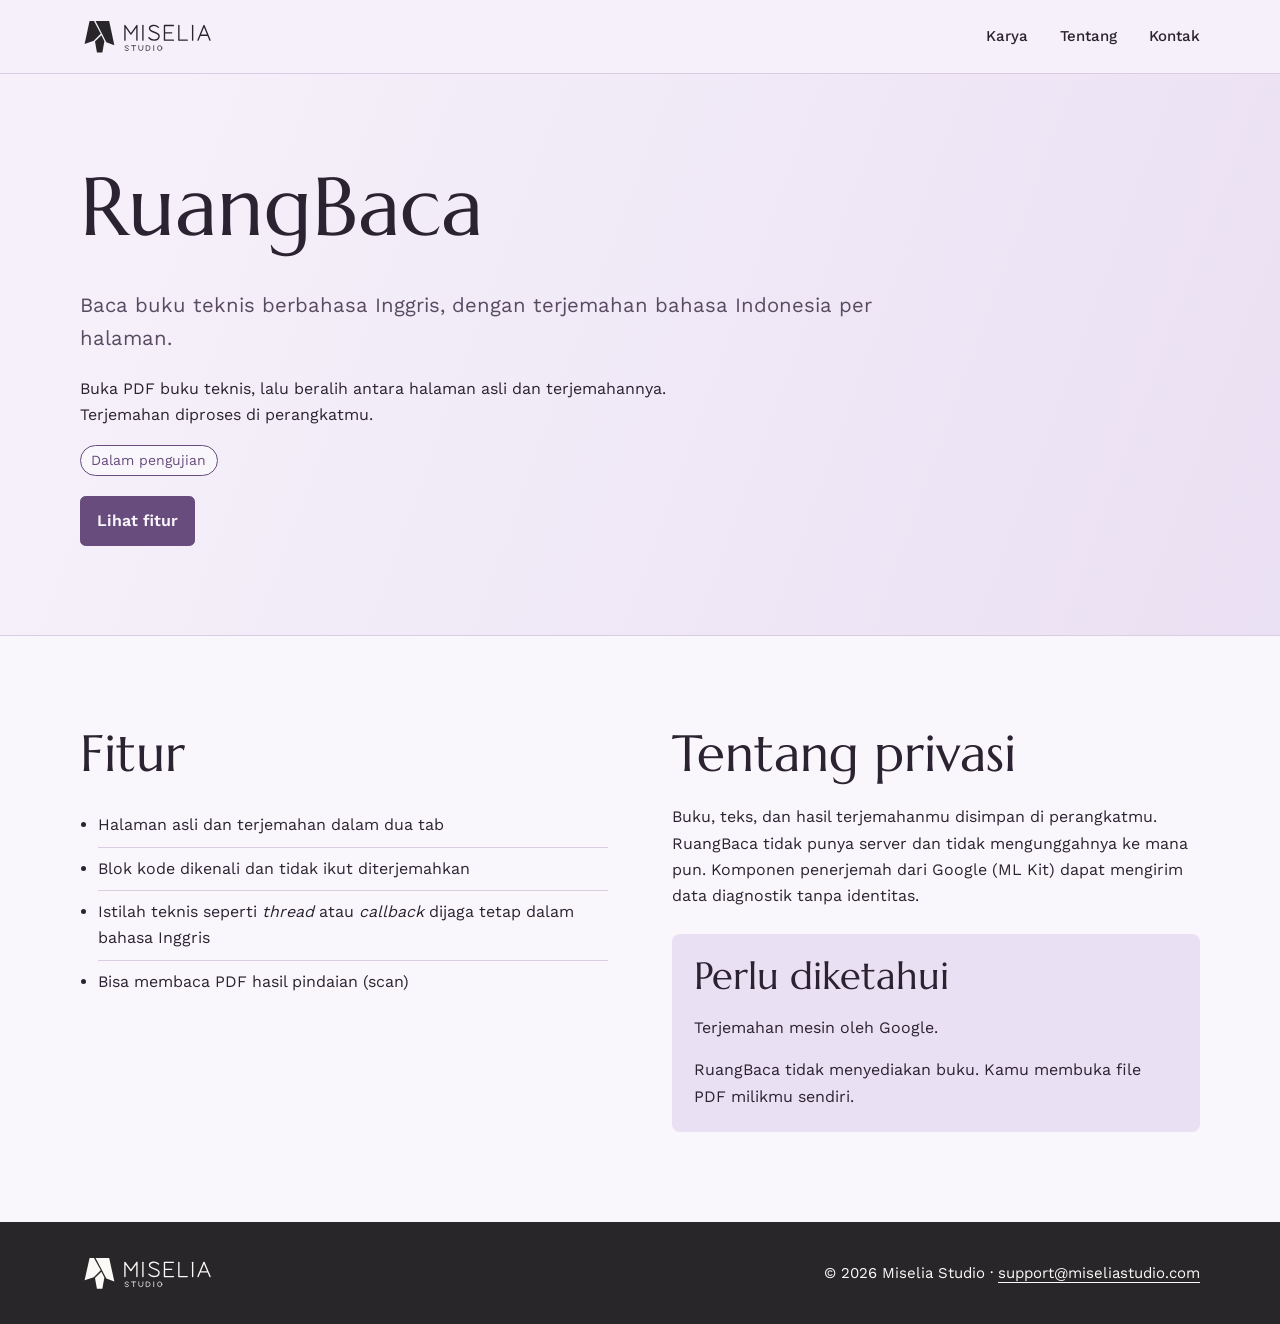
==== commit 029e7be7: "Apply Miselia Studio redesign to ruangbaca/index.html" ====
--- a/ruangbaca/index.html
+++ b/ruangbaca/index.html
@@ -13,13 +13,13 @@
 <link rel="icon" type="image/svg+xml" href="../assets/logo/miselia-tunas-180-favicon.svg">
 <link rel="icon" type="image/png" href="../assets/logo/miselia-tunas-180-favicon.png">
 <link rel="preload" href="../assets/font/marcellus-latin-400-normal.woff2" as="font" type="font/woff2" crossorigin>
-<link rel="stylesheet" href="../assets/gaya.css">
+<link rel="stylesheet" href="../assets/gaya.css?v=7">
 </head>
 <body class="laman-produk tema-ruangbaca">
 <a class="lewati" href="#konten">Langsung ke konten</a>
 <header class="kepala"><div class="wadah">
-<a class="logo" href="../" aria-label="Miselia Studio, beranda"><img src="../assets/logo/miselia-tunas-180-horizontal-arang.svg" alt="Miselia Studio" width="222" height="64"></a>
-<nav class="nav" aria-label="Utama"><a href="../ruangtulis/">RuangTulis</a><a href="../ruangbaca/" aria-current="page">RuangBaca</a><a href="../tentang/">Tentang &amp; Kontak</a></nav>
+<a class="logo" href="../index.html" aria-label="Miselia Studio, beranda"><img src="../assets/logo/miselia-tunas-180-horizontal-arang.svg" alt="Miselia Studio" width="222" height="64"></a>
+<nav class="nav" aria-label="Utama"><a href="../index.html#karya">Karya</a><a href="../tentang/index.html">Tentang</a><a href="../index.html#kontak">Kontak</a></nav>
 </div></header>
 <main id="konten" tabindex="-1">
 
--- a/assets/gaya.css
+++ b/assets/gaya.css
@@ -102,7 +102,6 @@
 .laman-produk .nav a[aria-current="page"] { color: var(--aksen); }
 .laman-produk :focus-visible { outline-color: var(--aksen); }
 .catatan-web { margin: 1rem 0 0; color: var(--redup); }
-.tautan-produk { color: var(--aksen); font-weight: 600; }
 .beranda .sub { max-width: 31ch; }
 .beranda .tombol { margin-top: .35rem; }
 .beranda, .bidang-lumut {
@@ -140,6 +139,36 @@
 .bidang-merek img { width: clamp(7rem, 17vw, 13rem); }
 .profil-studio { padding-block: clamp(3rem, 8vw, 7rem); }
 .profil-studio p { max-width: 63ch; }
+.aplikasi-studio { margin-top: clamp(2.5rem, 6vw, 4rem); }
+.kumpulan-kartu-aplikasi {
+  display: grid;
+  grid-template-columns: repeat(auto-fit, minmax(min(100%, 17rem), 1fr));
+  gap: 1rem;
+}
+.kartu-aplikasi {
+  display: flex;
+  flex-direction: column;
+  align-items: flex-start;
+  padding: clamp(1.25rem, 4vw, 2rem);
+  border: 1px solid #d9cce3;
+  border-top: .25rem solid var(--aksen);
+  border-radius: .75rem;
+  color: #2b2331;
+  text-decoration: none;
+}
+.kartu-aplikasi.tema-ruangtulis { background: #f3edf8; }
+.kartu-aplikasi.tema-ruangbaca { background: #eae0f3; }
+.kartu-aplikasi img {
+  width: 4rem;
+  border-radius: 22%;
+  box-shadow: 0 0 0 1px #d9cce3;
+  margin-bottom: 1.15rem;
+}
+.kartu-aplikasi p { color: #584b62; }
+.aksi-kartu-aplikasi { margin-top: auto; color: #543a6b; font-weight: 600; }
+.kartu-aplikasi:is(:hover, :focus-visible) { border-color: var(--aksen); }
+.kartu-aplikasi:is(:hover, :focus-visible) .aksi-kartu-aplikasi { text-decoration: underline; }
+.kartu-aplikasi:focus-visible { outline-color: var(--aksen); }
 
 .lencana { display: inline-block; padding: .2rem .65rem; border: 1px solid currentColor; border-radius: 100vw; font-size: .875rem; }
 a:hover { text-decoration-thickness: 2px; }
@@ -171,7 +200,8 @@
 }
 .tombol.utama { background: var(--aksen); color: var(--kertas); }
 .tombol:hover { text-decoration: underline; }
-.kaki { background: var(--aksen); color: var(--kertas); padding-block: 2rem; }
+.kaki { background: #29262a; color: #fcfaf7; padding-block: 2rem; }
+.kaki :focus-visible { outline-color: #fcfaf7; }
 .kaki p { margin: 0; font-size: .9375rem; }
 
 @media (max-width: 48rem) {
@@ -182,3 +212,67 @@
   .bidang-merek { min-height: 14rem; margin-top: .75rem; }
   .galeri { grid-template-columns: repeat(2, minmax(0, 1fr)); }
 }
+
+.laman-beranda {
+  --kertas: #fcfaf7;
+  --lumut-pucat: #e8ebe3;
+}
+.laman-beranda .beranda::after,
+.laman-beranda .ringkasan::after { content: none; }
+.laman-beranda .bidang-merek {
+  min-height: clamp(12rem, 35vw, 27rem);
+  margin: 0;
+  border: 1px solid var(--garis);
+  border-radius: .75rem;
+  position: relative;
+  isolation: isolate;
+  overflow: clip;
+  background: var(--lumut-pucat);
+}
+.laman-beranda .kartu-aplikasi { background: var(--kertas); }
+.laman-beranda .bidang-lumut { background: var(--lumut-pucat); }
+.laman-beranda .tautan-tentang {
+  display: inline-block;
+  margin-top: 1rem;
+  font-weight: 600;
+}
+
+@media (max-width: 30rem) {
+  .kepala .wadah { gap: .25rem 1rem; }
+  .laman-beranda .beranda { padding-top: 2rem; }
+}
+
+.laman-beranda .ringkasan h2 { margin-bottom: 0; }
+.laman-beranda .ringkasan .isi-bidang-lumut {
+  border-top: 0;
+  padding-top: 0;
+}
+.laman-beranda #kontak { padding-block: clamp(2rem, 4vw, 3.25rem); }
+
+@media (max-width: 25rem) {
+  .kepala .nav { width: 100%; }
+  .nav a { min-height: 2.75rem; }
+}
+
+.tekstur-miselium {
+  position: absolute;
+  z-index: -1;
+  inset: 0;
+  width: 100%;
+  height: 100%;
+  pointer-events: none;
+}
+
+@media (prefers-reduced-motion: no-preference) {
+  .tekstur-miselium path {
+    stroke-dasharray: 1 1;
+    animation: tumbuh-miselium 1.65s ease-in-out both;
+  }
+  .tekstur-miselium path:nth-child(2n) { animation-delay: .2s; }
+  .tekstur-miselium path:nth-child(3n) { animation-delay: .35s; }
+}
+
+@keyframes tumbuh-miselium {
+  from { stroke-dashoffset: 1; }
+  to { stroke-dashoffset: 0; }
+}
